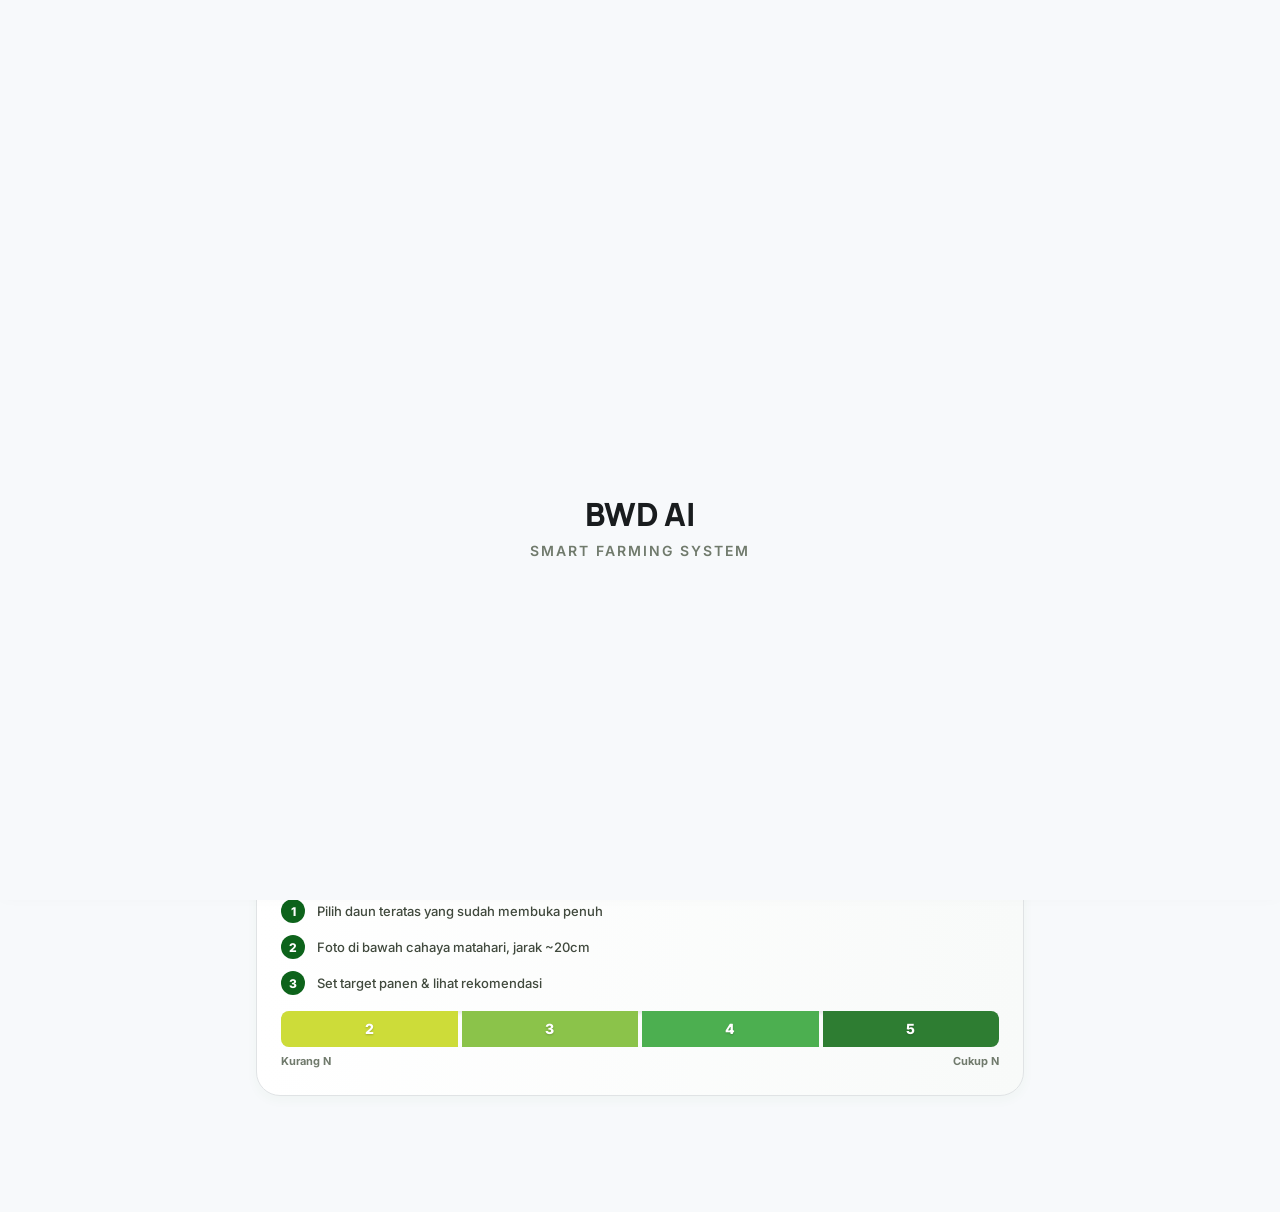
==== app/index.html @ 7a73162d "fix: resolve onboarding tour layout bugs and add close button" ====
<!DOCTYPE html>
<html lang="id">
<head>
    <meta charset="UTF-8">
    <meta name="viewport" content="width=device-width, initial-scale=1.0, maximum-scale=1.0, user-scalable=no">
    <meta name="description" content="BWD AI - Asisten pintar untuk cek kebutuhan pupuk padi kamu">
    <meta name="theme-color" content="#f8fafc">
    <title>BWD AI — Asisten Petani Pintar</title>
    <link rel="preconnect" href="https://fonts.googleapis.com">
    <link href="https://fonts.googleapis.com/css2?family=Inter:wght@400;500;600;700&family=Manrope:wght@600;700;800&display=swap" rel="stylesheet">
    <script src="https://unpkg.com/@phosphor-icons/web"></script>
    <link rel="stylesheet" href="css/style.css">
</head>
<body>
    <!-- ===== SPLASH SCREEN ===== -->
    <div id="splashScreen" class="splash-screen">
        <div class="splash-logo"><i class="ph-fill ph-plant"></i></div>
        <h1 class="splash-title">BWD AI</h1>
        <p class="splash-subtitle">Smart Farming System</p>
    </div>
    <!-- ===== TOP BAR ===== -->
    <header class="topbar" id="topbar">
        <div class="topbar-left">
            <div class="logo-mini"><i class="ph-fill ph-plant"></i></div>
            <span class="topbar-title" id="topbarTitle">BWD AI</span>
        </div>
        <div class="topbar-right">
            <div class="weather-chip" id="weatherChip" onclick="showPage('home')">
                <span><i class="ph-fill ph-cloud-sun"></i></span> <span id="weatherTemp">29°C</span>
            </div>
            <div class="notif-btn" onclick="toggleNotifPanel()">
                <i class="ph-fill ph-bell"></i> <span class="notif-dot" id="notifDot"></span>
            </div>
        </div>
    </header>

    <!-- ===== NOTIFICATION PANEL ===== -->
    <div class="notif-panel" id="notifPanel">
        <h4><i class="ph-fill ph-bell"></i> Notifikasi</h4>
        <div class="notif-list" id="notifList"></div>
    </div>

    <!-- ===== PAGE: HOME ===== -->
    <main class="page active" id="page-home">
        <div class="container">
            <section class="hero-home">
                <h2>Halo, <span class="gradient-text" id="userName">Petani</span>! <i class="ph-fill ph-hand-waving"></i></h2>
                <p class="hero-sub" id="heroSub">Waktu yang tepat buat cek kondisi padi kamu hari ini.</p>
            </section>

            <!-- Quick Stats -->
            <div class="quick-stats">
                <div class="stat-card">
                    <span class="stat-icon"><i class="ph-fill ph-camera"></i></span>
                    <span class="stat-value" id="totalScans">0</span>
                    <span class="stat-label">Total Scan</span>
                </div>
                <div class="stat-card">
                    <span class="stat-icon"><i class="ph-fill ph-plant"></i></span>
                    <span class="stat-value" id="avgBwd">-</span>
                    <span class="stat-label">Avg BWD</span>
                </div>
                <div class="stat-card">
                    <span class="stat-icon"><i class="ph-fill ph-coins"></i></span>
                    <span class="stat-value" id="ureaSaved">0</span>
                    <span class="stat-label">kg Hemat</span>
                </div>
            </div>

            <!-- Quick Actions -->
            <h3 class="section-label"><i class="ph-fill ph-lightning"></i> Menu Cepat</h3>
            <div class="quick-actions">
                <button class="action-card" onclick="showPage('scan')">
                    <span class="action-icon"><i class="ph-fill ph-camera"></i></span>
                    <span class="action-title">Scan Daun</span>
                    <span class="action-desc">Cek warna daun & pupuk sekarang</span>
                </button>
                <button class="action-card" onclick="showPage('calendar')">
                    <span class="action-icon"><i class="ph-fill ph-calendar"></i></span>
                    <span class="action-title">Lihat Jadwal</span>
                    <span class="action-desc">Cek jadwal scan & pemupukan</span>
                </button>
            </div>

            <!-- Upcoming Reminders -->
            <h3 class="section-label"><i class="ph-fill ph-bell"></i> Jadwal Mendatang</h3>
            <div class="reminder-list" id="upcomingReminders">
                <div class="reminder-empty">Belum ada jadwal. Mulai dengan menambah tanggal tanam di <i class="ph-fill ph-calendar"></i> Kalender.</div>
            </div>

            <!-- Recent Scans -->
            <h3 class="section-label"><i class="ph-fill ph-clipboard-text"></i> Scan Terakhir</h3>
            <div class="recent-scans" id="recentScans">
                <div class="reminder-empty">Belum ada riwayat scan. Tap <i class="ph-fill ph-camera"></i> untuk mulai scan pertama!</div>
            </div>

            <!-- BWD Guide Card -->
            <div class="card guide-card-home">
                <h3><i class="ph-fill ph-book-open"></i> Panduan Cepat</h3>
                <div class="guide-mini-grid">
                    <div class="guide-mini"><span>1</span> Pilih daun teratas yang sudah membuka penuh</div>
                    <div class="guide-mini"><span>2</span> Foto di bawah cahaya matahari, jarak ~20cm</div>
                    <div class="guide-mini"><span>3</span> Set target panen & lihat rekomendasi</div>
                </div>
                <div class="bwd-scale-mini">
                    <div class="scale-c" style="background:#CDDC39">2</div>
                    <div class="scale-c" style="background:#8BC34A">3</div>
                    <div class="scale-c" style="background:#4CAF50">4</div>
                    <div class="scale-c" style="background:#2E7D32">5</div>
                </div>
                <div class="scale-labels"><span>Kurang N</span><span>Cukup N</span></div>
            </div>
        </div>
    </main>

    <!-- ===== PAGE: SCAN ===== -->
    <main class="page" id="page-scan">
        <div class="container">
            <div class="scanner-grid">
                <div class="card capture-card">
                    <div class="card-header"><div class="step-badge">Langkah 1</div><h3><i class="ph-fill ph-camera"></i> Ambil Foto Daun</h3></div>
                    <div class="capture-area" id="captureArea" onclick="if(!capturedImage) triggerCapture()">
                        <input type="file" id="imageInput" accept="image/*" hidden onchange="handleImageInput(event)">
                        <div class="capture-placeholder" id="capturePlaceholder">
                            <div class="capture-icon"><i class="ph-fill ph-camera"></i></div>
                            <p>Tap untuk ambil / pilih foto daun padi</p>
                            <span class="capture-hint">Gunakan daun teratas yang sudah membuka sempurna</span>
                        </div>
                        <img id="previewImage" class="preview-image" style="display:none" alt="Preview">
                        <canvas id="analysisCanvas" style="display:none"></canvas>
                    </div>
                    <div class="capture-actions">
                        <button class="btn btn-primary" onclick="triggerCapture()" style="width:100%;"><span><i class="ph-fill ph-image"></i></span> Pilih / Ambil Foto</button>
                        <button class="btn btn-outline" id="btnReset" onclick="resetCapture()" style="display:none; width:100%; margin-top:8px;"><span><i class="ph-fill ph-arrows-clockwise"></i></span> Ulangi Foto</button>
                    </div>
                </div>
                <div class="card yield-card">
                    <div class="card-header"><div class="step-badge">Langkah 2</div><h3><i class="ph-fill ph-target"></i> Target Hasil Panen</h3></div>
                    <div class="yield-options">
                        <button class="yield-btn" data-yield="5" onclick="selectYield(5)"><span class="yield-value">5</span><span class="yield-unit">ton/ha</span></button>
                        <button class="yield-btn active" data-yield="6" onclick="selectYield(6)"><span class="yield-value">6</span><span class="yield-unit">ton/ha</span></button>
                        <button class="yield-btn" data-yield="7" onclick="selectYield(7)"><span class="yield-value">7</span><span class="yield-unit">ton/ha</span></button>
                        <button class="yield-btn" data-yield="8" onclick="selectYield(8)"><span class="yield-value">8</span><span class="yield-unit">ton/ha</span></button>
                    </div>
                    <div class="field-select">
                        <label><i class="ph-fill ph-map-pin"></i> Sawah</label>
                        <select id="scanFieldSelect" onchange="updateScanField()">
                            <option value="default">Sawah Utama</option>
                        </select>
                    </div>
                    <button class="btn btn-accent btn-analyze" id="btnAnalyze" onclick="analyzeLeaf()" disabled>
                        <span><i class="ph-fill ph-brain"></i></span> Analisis Sekarang
                    </button>
                </div>
            </div>

            <!-- Results -->
            <div id="results" style="display:none">
                <h2 class="section-title"><i class="ph-fill ph-chart-bar"></i> Hasil Analisis</h2>
                <div class="results-grid">
                    <div class="card result-card score-card">
                        <div class="score-circle"><svg viewBox="0 0 120 120"><circle class="score-bg" cx="60" cy="60" r="54"/><circle class="score-fill" cx="60" cy="60" r="54" id="scoreFill"/></svg><div class="score-value" id="scoreValue">-</div></div>
                        <h3>Skor BWD</h3><p class="score-label" id="scoreLabel">-</p>
                    </div>
                    <div class="card result-card status-card">
                        <div class="status-icon" id="statusIcon">🌿</div><h3>Status Nitrogen</h3>
                        <div class="status-badge" id="statusBadge">-</div><p class="status-desc" id="statusDesc">-</p>
                    </div>
                    <div class="card result-card fertilizer-card">
                        <div class="fertilizer-icon"><i class="ph-fill ph-pill"></i></div><h3>Rekomendasi Urea</h3>
                        <div class="dose-display"><span class="dose-value" id="doseValue">-</span><span class="dose-unit">kg/ha</span></div>
                        <p class="timing-desc" id="timingValue">-</p>
                        <button class="btn btn-primary" style="margin-top:12px; width:100%; border-radius:12px;" onclick="quickLogFertilizer()"><i class="ph-fill ph-calendar-plus"></i> Catat Pemupukan Hari Ini</button>
                    </div>
                </div>
                <div class="card color-analysis-card">
                    <h3>🎨 Detail Warna</h3>
                    <div class="color-bars">
                        <div class="color-bar-group"><label>R</label><div class="bar-track"><div class="bar-fill bar-r" id="barR"></div></div><span class="bar-value" id="valR">-</span></div>
                        <div class="color-bar-group"><label>G</label><div class="bar-track"><div class="bar-fill bar-g" id="barG"></div></div><span class="bar-value" id="valG">-</span></div>
                        <div class="color-bar-group"><label>B</label><div class="bar-track"><div class="bar-fill bar-b" id="barB"></div></div><span class="bar-value" id="valB">-</span></div>
                        <div class="color-bar-group"><label>Greenness</label><div class="bar-track"><div class="bar-fill bar-gi" id="barGI"></div></div><span class="bar-value" id="valGI">-</span></div>
                    </div>
                </div>
            </div>
        </div>
    </main>

    <!-- ===== PAGE: CALENDAR ===== -->
    <main class="page" id="page-calendar">
        <div class="container">
            <h2 class="page-title"><i class="ph-fill ph-calendar"></i> Kalender Tanaman</h2>

            <!-- Add Planting Date -->
            <div class="card">
                <h3><i class="ph-fill ph-seedling"></i> Tanggal Tanam</h3>
                <p class="card-desc">Masukkan tanggal tanam untuk generate jadwal otomatis</p>
                <div class="input-row">
                    <input type="date" id="plantingDate" class="input-field">
                    <select id="calFieldSelect" class="input-field" onchange="refreshCalendar()">
                        <option value="default">Sawah Utama</option>
                    </select>
                    <button class="btn btn-primary" onclick="setPlantingDate()">Set Jadwal</button>
                </div>
            </div>

            <!-- Growth Timeline -->
            <div class="card" id="timelineCard" style="display:none">
                <h3><i class="ph-fill ph-plant"></i> Timeline Pertumbuhan</h3>
                <div class="timeline" id="growthTimeline"></div>
            </div>

            <!-- Schedule List -->
            <div class="card" id="scheduleCard" style="display:none">
                <h3>🗓️ Jadwal Scan & Pemupukan</h3>
                <div class="schedule-list" id="scheduleList"></div>
            </div>

            <!-- Season Actions -->
            <div class="card" id="seasonActionCard" style="display:none">
                <h3><i class="ph-fill ph-archive"></i> Manajemen Musim</h3>
                <p class="card-desc">Setelah panen, arsipkan musim ini untuk memulai musim baru.</p>
                <button class="btn" onclick="archiveSeason()" style="width:100%; padding:14px; background: linear-gradient(135deg, #f59e0b, #d97706); color:white; border:none; border-radius:14px; font-weight:700; font-size:15px; cursor:pointer;">
                    <i class="ph-fill ph-archive"></i> Tutup Musim (Panen) & Arsipkan
                </button>
            </div>

            <!-- Season History -->
            <div class="card" id="seasonHistoryCard">
                <h3><i class="ph-fill ph-clock-counter-clockwise"></i> Riwayat Musim Tanam</h3>
                <div id="seasonHistoryList">
                    <div class="reminder-empty">Belum ada arsip musim tanam.</div>
                </div>
            </div>

            <!-- IRRI Reference -->
            <div class="card">
                <h3><i class="ph-fill ph-clipboard-text"></i> Referensi Dosis Urea IRRI</h3>
                <div class="table-wrapper">
                    <table class="dosage-table">
                        <thead><tr><th>BWD</th><th>5 t/ha</th><th>6 t/ha</th><th>7 t/ha</th><th>8 t/ha</th></tr></thead>
                        <tbody>
                            <tr class="row-deficient"><td><span class="bwd-chip chip-low">2—3</span></td><td>75</td><td>100</td><td>125</td><td>150</td></tr>
                            <tr class="row-adequate"><td><span class="bwd-chip chip-mid">3—4</span></td><td>50</td><td>75</td><td>100</td><td>125</td></tr>
                            <tr class="row-optimum"><td><span class="bwd-chip chip-high">4—5</span></td><td>0</td><td>0-50</td><td>50</td><td>50</td></tr>
                        </tbody>
                    </table>
                </div>
            </div>
        </div>
    </main>

    <!-- ===== PAGE: DASHBOARD ===== -->
    <main class="page" id="page-dashboard">
        <div class="container">
            <div class="dash-header" style="display:flex; justify-content:space-between; align-items:center; margin-bottom:24px;">
                <h2 class="page-title" style="margin-bottom:0;"><i class="ph-fill ph-chart-bar"></i> Dashboard</h2>
                <select id="dashFieldSelect" class="input-field input-sm" onchange="refreshDashboard()">
                    <option value="all">Semua Sawah</option>
                </select>
            </div>

            <!-- Summary Stats -->
            <div class="dash-stats">
                <div class="dash-stat">
                    <span class="dash-stat-val" id="dashTotalScans">0</span>
                    <span class="dash-stat-lbl">Total Scan</span>
                    <div class="trend-indicator" id="trendScans">-</div>
                </div>
                <div class="dash-stat">
                    <span class="dash-stat-val" id="dashAvgBwd">-</span>
                    <span class="dash-stat-lbl">Rata-rata BWD</span>
                    <div class="trend-indicator" id="trendBwd">-</div>
                </div>
                <div class="dash-stat">
                    <span class="dash-stat-val" id="dashTotalUrea">0</span>
                    <span class="dash-stat-lbl">Total Urea (kg)</span>
                    <div class="trend-indicator" id="trendUrea">-</div>
                </div>
                <div class="dash-stat">
                    <span class="dash-stat-val" id="dashSavings">Rp 0</span>
                    <span class="dash-stat-lbl">Estimasi Hemat</span>
                    <div class="trend-indicator" id="trendSavings">-</div>
                </div>
            </div>

            <!-- BWD Trend Chart -->
            <div class="card">
                <h3><i class="ph-fill ph-trend-up"></i> Trend Skor BWD</h3>
                <div class="chart-container">
                    <canvas id="bwdChart" height="200"></canvas>
                    <div class="chart-empty" id="chartEmpty">Belum ada data. Mulai scan untuk melihat tren!</div>
                </div>
            </div>

            <!-- Scan History -->
            <div class="card">
                <h3><i class="ph-fill ph-clipboard-text"></i> Riwayat Scan</h3>
                <div class="history-list" id="historyList">
                    <div class="history-empty">Belum ada riwayat scan.</div>
                </div>
            </div>

            <!-- Cost Breakdown -->
            <div class="card">
                <h3><i class="ph-fill ph-coins"></i> Kalkulasi Biaya Pupuk</h3>
                <div class="cost-calc">
                    <div class="input-row">
                        <label>Harga Urea (Rp/kg)</label>
                        <input type="number" id="ureaPrice" class="input-field" value="3500" onchange="recalcCost()">
                    </div>
                    <div class="input-row">
                        <label>Luas Sawah (ha)</label>
                        <input type="number" id="fieldArea" class="input-field" value="1" step="0.1" onchange="recalcCost()">
                    </div>
                    <div class="cost-result" id="costResult">
                        <div class="cost-row"><span>Total Urea Direkomendasikan</span><span id="costUrea">-</span></div>
                        <div class="cost-row"><span>Biaya dengan BWD AI</span><span id="costWithBwd" class="cost-green">-</span></div>
                        <div class="cost-row"><span>Biaya tanpa BWD (estimasi)</span><span id="costWithout">-</span></div>
                        <div class="cost-row cost-savings"><span><i class="ph-fill ph-coins"></i> Estimasi Penghematan</span><span id="costSaved" class="cost-green">-</span></div>
                    </div>
                </div>
            </div>
        </div>
    </main>

    <!-- ===== PAGE: PROFILE ===== -->
    <main class="page" id="page-profile">
        <div class="container">
            <h2 class="page-title"><i class="ph-fill ph-user"></i> Profil</h2>

            <!-- Profile Card -->
            <div class="card profile-header-card" style="text-align: center;">
                <input type="file" id="profileInputPhoto" accept="image/*" style="display:none" onchange="handleProfilePhotoUpload(event)">
                <div class="profile-avatar-container" onclick="document.getElementById('profileInputPhoto').click()" style="width: 100px; height: 100px; border-radius: 50%; background: #eceef0; margin: 0 auto 16px auto; display: flex; align-items: center; justify-content: center; cursor: pointer; border: 3px solid white; box-shadow: 0 8px 16px rgba(0,0,0,0.1); position: relative; overflow: hidden;">
                    <img id="profileAvatarImg" src="" style="width: 100%; height: 100%; object-fit: cover; display: none;">
                    <i id="profileAvatarIcon" class="ph-fill ph-user" style="font-size: 40px; color: #94a3b8;"></i>
                    <div style="position:absolute; bottom:0; width:100%; background:rgba(0,0,0,0.5); color:white; font-size:10px; padding:2px 0;">Ubah</div>
                </div>
                <input type="text" id="profileName" class="profile-name-input" placeholder="Nama Anda" onchange="saveProfile()" style="border: none; border-bottom: 2px solid transparent; text-align: center; font-size: 20px; font-weight: 800; padding: 4px; border-radius: 0; background: transparent; transition: border-bottom 0.3s; width: 80%; margin: 0 auto; display: block;">
                <p class="profile-joined">Bergabung April 2026</p>
                <!-- Achievements -->
                <div class="achievements">
                    <span class="badge-item" id="badge1" title="Scan Pertama"><i class="ph-fill ph-camera"></i></span>
                    <span class="badge-item locked" id="badge2" title="10 Scan">🔟</span>
                    <span class="badge-item locked" id="badge3" title="Streak 7 Hari">🔥</span>
                    <span class="badge-item locked" id="badge4" title="Hemat 100kg"><i class="ph-fill ph-coins"></i></span>
                    <span class="badge-item locked" id="badge5" title="Master Presisi">🏆</span>
                </div>
            </div>

            <!-- Farm Management -->
            <div class="card">
                <h3><i class="ph-fill ph-plant"></i> Sawah Saya</h3>
                <div class="farm-list" id="farmList"></div>
                <button class="btn btn-outline btn-add-farm" onclick="openFarmModal('new')"><span>+</span> Tambah Sawah</button>
            </div>

            <!-- Settings -->
            <div class="card">
                <h3><i class="ph-fill ph-gear"></i> Pengaturan</h3>
                <div class="setting-row">
                    <span>🌐 Bahasa</span>
                    <select class="input-field input-sm"><option>Bahasa Indonesia</option></select>
                </div>
                <div class="setting-row">
                    <span><i class="ph-fill ph-bell"></i> Notifikasi</span>
                    <label class="toggle"><input type="checkbox" id="notifToggle" checked onchange="saveProfile()"><span class="toggle-slider"></span></label>
                </div>
                <div class="setting-row">
                    <span>📏 Satuan Luas</span>
                    <select class="input-field input-sm"><option>Hektar (ha)</option><option>Are</option></select>
                </div>
            </div>

            <!-- Data Export -->
            <div class="card">
                <h3>📤 Export Data</h3>
                <p class="card-desc">Download riwayat scan dan rekomendasi</p>
                <button class="btn btn-outline" onclick="exportData()">📥 Download CSV</button>
            </div>

            <!-- About -->
            <div class="card about-mini" style="text-align: center;">
                <h3><i class="ph-fill ph-plant"></i> Tentang BWD AI</h3>
                <p>Asisten cerdas untuk bantu petani ukur kebutuhan pupuk urea dengan tepat.</p>
                <p class="version" style="margin-top: 12px;">v0.1.0 — April 2026</p>
                <button class="btn btn-outline" style="width:100%; margin-top:24px; color:#ef4444; border-color:#ef4444;" onclick="resetApp()"><i class="ph-fill ph-warning"></i> Hapus & Reset Aplikasi</button>
            </div>
        </div>
    </main>

    <!-- ===== HISTORY MODAL ===== -->
    <div id="historyModal" class="modal-overlay" style="display:none; position:fixed; top:0; left:0; width:100%; height:100%; background:rgba(0,0,0,0.5); z-index:100; align-items:center; justify-content:center; backdrop-filter:blur(4px);">
        <div class="modal-content" style="background:var(--bg); border-radius:24px; width:90%; max-width:400px; padding:24px; box-shadow:0 20px 40px rgba(0,0,0,0.1); position:relative; overflow:hidden;">
            <button onclick="document.getElementById('historyModal').style.display='none'" style="position:absolute; top:16px; right:16px; background:none; border:none; font-size:24px; color:var(--text-light); cursor:pointer;"><i class="ph-fill ph-x"></i></button>
            <h3 style="margin-top:0; margin-bottom:16px; font-size:18px; color:var(--text);"><i class="ph-fill ph-file-text" style="color:var(--primary); margin-right:8px;"></i> Laporan Pemupukan</h3>
            <div id="modalThumbContainer" style="width:100%; height:160px; border-radius:16px; background:#f1f5f9; margin-bottom:16px; display:flex; align-items:center; justify-content:center; overflow:hidden;">
                <img id="modalThumb" style="width:100%; height:100%; object-fit:cover; display:none;">
                <i id="modalThumbIcon" class="ph-fill ph-leaf" style="font-size:48px; color:#cbd5e1; display:none;"></i>
            </div>
            <div style="display:grid; grid-template-columns:1fr 1fr; gap:12px; margin-bottom:16px;">
                <div style="background:white; padding:12px; border-radius:16px; border:1px solid var(--border);">
                    <div style="font-size:11px; color:var(--text-light); margin-bottom:4px;">Skor BWD</div>
                    <div id="modalBwd" style="font-size:20px; font-weight:800; color:var(--primary);">3.5</div>
                </div>
                <div style="background:white; padding:12px; border-radius:16px; border:1px solid var(--border);">
                    <div style="font-size:11px; color:var(--text-light); margin-bottom:4px;">Dosis Aktual</div>
                    <div id="modalDose" style="font-size:20px; font-weight:800; color:var(--accent);">75 kg</div>
                </div>
            </div>
            <div style="font-size:13px; color:var(--text-light); line-height:1.5;">
                <div><i class="ph-fill ph-map-pin"></i> Lahan: <strong id="modalField" style="color:var(--text)">Sawah Utama</strong></div>
                <div style="margin-top:4px;"><i class="ph-fill ph-calendar"></i> Tanggal: <strong id="modalDate" style="color:var(--text)">10 Mei 2026</strong></div>
                <div style="margin-top:4px;"><i class="ph-fill ph-info"></i> Info: <span id="modalInfo">Disarankan 75 kg/ha.</span></div>
            </div>
            <button id="btnDeleteHistory" class="btn" style="width:100%; margin-top:20px; background:#fef2f2; color:#ef4444; border:1px solid #fecaca;" onclick="deleteHistoryData()"><i class="ph-fill ph-trash"></i> Hapus Data Ini</button>
        </div>
    </div>

    <!-- ===== TIMELINE NOTE MODAL ===== -->
    <div id="timelineNoteModal" style="display:none; position:fixed; top:0; left:0; width:100%; height:100%; background:rgba(0,0,0,0.6); z-index:9999; backdrop-filter:blur(6px);">
        <div style="position:absolute; top:50%; left:50%; transform:translate(-50%,-50%); background:white; border-radius:20px; width:92%; max-width:400px; padding:20px; box-shadow:0 24px 48px rgba(0,0,0,0.2); max-height:85vh; overflow-y:auto;">
            <div style="display:flex; justify-content:space-between; align-items:center; margin-bottom:16px;">
                <h3 id="tlNoteTitle" style="margin:0; font-size:16px; font-weight:800; color:#1e293b;"><i class="ph-fill ph-note-pencil" style="color:#22c55e; margin-right:6px;"></i> Catatan Fase</h3>
                <button onclick="document.getElementById('timelineNoteModal').style.display='none'" style="background:#f1f5f9; border:none; width:32px; height:32px; border-radius:50%; font-size:16px; color:#64748b; cursor:pointer; display:flex; align-items:center; justify-content:center;"><i class="ph-fill ph-x"></i></button>
            </div>
            <input type="hidden" id="tlNoteField" value="">
            <input type="hidden" id="tlNoteHst" value="">
            
            <div style="margin-bottom:14px;">
                <label style="font-size:11px; color:#64748b; font-weight:700; text-transform:uppercase; letter-spacing:0.5px; display:block; margin-bottom:4px;">📅 Ubah Tanggal Target</label>
                <input type="date" id="tlNoteDate" style="width:100%; padding:10px 12px; border:1.5px solid #e2e8f0; border-radius:10px; font-size:14px; color:#1e293b; background:white; box-sizing:border-box;">
            </div>
            
            <div style="margin-bottom:14px;">
                <label style="font-size:11px; color:#64748b; font-weight:700; text-transform:uppercase; letter-spacing:0.5px; display:block; margin-bottom:4px;">✏️ Catatan</label>
                <textarea id="tlNoteText" rows="2" placeholder="Contoh: Hujan deras, tunda pemupukan..." style="width:100%; padding:10px 12px; border:1.5px solid #e2e8f0; border-radius:10px; font-size:14px; color:#1e293b; resize:vertical; font-family:inherit; background:white; box-sizing:border-box;"></textarea>
            </div>
            
            <div style="margin-bottom:14px;">
                <label style="font-size:11px; color:#64748b; font-weight:700; text-transform:uppercase; letter-spacing:0.5px; display:block; margin-bottom:4px;">📷 Lampirkan Foto</label>
                <input type="file" id="tlNotePhoto" accept="image/*" style="display:none" onchange="handleTlNotePhoto(event)">
                <div id="tlNotePhotoPreview" onclick="document.getElementById('tlNotePhoto').click()" style="width:100%; height:80px; border-radius:10px; background:#f8fafc; border:2px dashed #cbd5e1; display:flex; align-items:center; justify-content:center; cursor:pointer; overflow:hidden; box-sizing:border-box;">
                    <span style="font-size:13px; color:#94a3b8;"><i class="ph-fill ph-image" style="margin-right:4px;"></i> Tap untuk upload</span>
                </div>
            </div>
            
            <div id="tlNoteExisting" style="display:none; margin-bottom:14px;">
                <label style="font-size:11px; color:#64748b; font-weight:700; text-transform:uppercase; letter-spacing:0.5px; display:block; margin-bottom:4px;">📋 Catatan Sebelumnya</label>
                <div id="tlNoteExistingList" style="max-height:120px; overflow-y:auto;"></div>
            </div>
            
            <button class="btn btn-primary" onclick="saveTimelineNote()" style="width:100%; padding:12px; border-radius:12px; font-size:14px; font-weight:700;">
                <i class="ph-fill ph-floppy-disk"></i> Simpan Catatan
            </button>
        </div>
    </div>

    <!-- ===== SEASON DETAIL MODAL ===== -->
    <div id="seasonDetailModal" style="display:none; position:fixed; top:0; left:0; width:100%; height:100%; background:rgba(0,0,0,0.6); z-index:9999; backdrop-filter:blur(6px);">
        <div style="position:absolute; top:50%; left:50%; transform:translate(-50%,-50%); background:white; border-radius:20px; width:92%; max-width:400px; padding:20px; box-shadow:0 24px 48px rgba(0,0,0,0.2); max-height:85vh; overflow-y:auto;">
            <div style="display:flex; justify-content:space-between; align-items:center; margin-bottom:16px;">
                <h3 style="margin:0; font-size:16px; font-weight:800; color:#1e293b;"><i class="ph-fill ph-archive" style="color:#f59e0b; margin-right:6px;"></i> Detail Musim</h3>
                <button onclick="document.getElementById('seasonDetailModal').style.display='none'" style="background:#f1f5f9; border:none; width:32px; height:32px; border-radius:50%; font-size:16px; color:#64748b; cursor:pointer; display:flex; align-items:center; justify-content:center;"><i class="ph-fill ph-x"></i></button>
            </div>
            <div id="seasonDetailContent"></div>
        </div>
    </div>
    <!-- ===== FARM MODAL (Edit/Tambah Sawah) ===== -->
    <div id="farmModal" class="modal-overlay" style="display:none; position:fixed; top:0; left:0; width:100%; height:100%; background:rgba(0,0,0,0.5); z-index:100; align-items:center; justify-content:center; backdrop-filter:blur(4px);">
        <div class="modal-content" style="background:var(--bg-primary); border-radius:24px; width:90%; max-width:400px; padding:24px; box-shadow:0 20px 40px rgba(0,0,0,0.1); position:relative; overflow-y:auto; max-height:90vh;">
            <button onclick="document.getElementById('farmModal').style.display='none'" style="position:absolute; top:16px; right:16px; background:none; border:none; font-size:24px; color:var(--text-muted); cursor:pointer;"><i class="ph-fill ph-x"></i></button>
            <h3 id="farmModalTitle" style="margin-top:0; margin-bottom:16px; font-size:18px; color:var(--text-primary);"><i class="ph-fill ph-plant" style="color:var(--accent); margin-right:8px;"></i> Sawah Baru</h3>
            
            <input type="hidden" id="farmInputId" value="">
            <input type="file" id="farmInputPhoto" accept="image/*" style="display:none" onchange="handleFarmPhotoUpload(event)">
            <canvas id="farmPhotoCanvas" style="display:none"></canvas>

            <div style="text-align:center; margin-bottom:20px;">
                <div id="farmPhotoPreviewBtn" onclick="document.getElementById('farmInputPhoto').click()" style="width:100px; height:100px; border-radius:50%; background:#eceef0; margin:0 auto; display:flex; align-items:center; justify-content:center; cursor:pointer; border:2px dashed #cbd5e1; overflow:hidden; position:relative;">
                    <i id="farmPhotoIcon" class="ph-fill ph-camera" style="font-size:32px; color:#94a3b8;"></i>
                    <img id="farmPhotoImg" style="width:100%; height:100%; object-fit:cover; display:none;">
                    <div style="position:absolute; bottom:0; width:100%; background:rgba(0,0,0,0.5); color:white; font-size:10px; padding:2px 0;">Pilih Foto</div>
                </div>
            </div>

            <div style="margin-bottom:12px;">
                <label style="font-size:12px; font-weight:600; color:var(--text-secondary); margin-bottom:4px; display:block;">Nama Sawah *</label>
                <input type="text" id="farmInputName" class="input-field" placeholder="Contoh: Sawah Pak Iman" required>
            </div>
            
            <div style="margin-bottom:12px;">
                <label style="font-size:12px; font-weight:600; color:var(--text-secondary); margin-bottom:4px; display:block;">Luas Lahan (hektar) *</label>
                <input type="number" id="farmInputArea" class="input-field" placeholder="Contoh: 0.5" step="0.1" required>
            </div>
            
            <div style="margin-bottom:12px;">
                <label style="font-size:12px; font-weight:600; color:var(--text-secondary); margin-bottom:4px; display:block;">Varietas Padi</label>
                <input type="text" id="farmInputVariety" class="input-field" placeholder="Contoh: IR64, Ciherang">
            </div>
            
            <div style="margin-bottom:24px;">
                <label style="font-size:12px; font-weight:600; color:var(--text-secondary); margin-bottom:4px; display:block;">Lokasi/Desa</label>
                <input type="text" id="farmInputLocation" class="input-field" placeholder="Contoh: Desa Karanganyar">
            </div>

            <button class="btn btn-primary" style="width:100%; margin-bottom:8px;" onclick="saveFarmData()"><i class="ph-fill ph-floppy-disk"></i> Simpan Sawah</button>
            <button id="btnDeleteFarm" class="btn btn-outline" style="width:100%; color:#ef4444; border-color:#ef4444; display:none;" onclick="deleteFarmData()"><i class="ph-fill ph-trash"></i> Hapus Sawah Ini</button>
        </div>
    </div>

    <!-- ===== TOUR START MODAL ===== -->
    <div id="tourStartModal" style="display:none; position:fixed; top:0; left:0; width:100%; height:100%; background:rgba(0,0,0,0.6); z-index:10000; backdrop-filter:blur(4px); align-items:center; justify-content:center;">
        <div style="background:white; border-radius:20px; width:90%; max-width:400px; overflow:hidden; box-shadow:0 24px 48px rgba(0,0,0,0.2);">
            <div style="background:#f0fdf4; padding:32px 24px; text-align:center;">
                <div style="font-size:48px; margin-bottom:12px;">🌾</div>
                <h2 style="font-size:20px; font-weight:800; color:var(--accent2); margin:0;">Tutorial BWD AI</h2>
            </div>
            <div style="padding:24px; text-align:center;">
                <p style="font-size:14px; color:var(--text-secondary); margin-bottom:24px;">Ikuti tur singkat ini untuk melihat cara kerja aplikasi dan pelajari cara menganalisis warna daun padi Anda.</p>
                <div style="font-size:12px; color:#64748b; margin-bottom:24px; background:#f8fafc; padding:12px; border-radius:12px;">
                    ⏱️ Tur ini memakan waktu sekitar 1 menit.
                </div>
                <div style="display:flex; gap:12px;">
                    <button class="btn" style="flex:1; background:#f1f5f9; color:#64748b; border-radius:12px;" onclick="skipTour()">Mungkin Nanti</button>
                    <button class="btn btn-primary" style="flex:1; border-radius:12px;" onclick="startTour()">Mulai Tutorial</button>
                </div>
            </div>
        </div>
    </div>

    <!-- ===== TOUR HIGHLIGHT & TOOLTIP ===== -->
    <!-- The hole overlay uses thick borders to create a transparent cutout over the target element -->
    <div id="tourHole" style="display:none; position:fixed; top:0; left:0; width:100%; height:100%; z-index:9998; border-style:solid; border-color:rgba(0,0,0,0.7); transition:all 0.3s cubic-bezier(0.4, 0, 0.2, 1); pointer-events:none; box-sizing:border-box;"></div>
    
    <div id="tourTooltip" style="display:none; position:fixed; z-index:10000; background:white; border-radius:16px; width:280px; padding:16px; box-shadow:0 12px 32px rgba(0,0,0,0.3); transition:all 0.3s cubic-bezier(0.4, 0, 0.2, 1);">
        <div id="tourArrow" style="position:absolute; width:16px; height:16px; background:white; transform:rotate(45deg);"></div>
        <button onclick="skipTour()" style="position:absolute; top:12px; right:12px; background:#f1f5f9; border:none; width:24px; height:24px; border-radius:50%; display:flex; align-items:center; justify-content:center; color:#64748b; cursor:pointer; z-index:3; font-size:14px;" title="Tutup Tutorial"><i class="ph-bold ph-x"></i></button>
        <div style="position:relative; z-index:2; padding-right:16px;">
            <h4 id="tourTitle" style="margin:0 0 8px 0; font-size:15px; font-weight:800; color:var(--text-primary);">Judul Tour</h4>
            <p id="tourText" style="margin:0 0 16px 0; font-size:13px; color:var(--text-secondary); line-height:1.5;">Penjelasan fitur ada di sini.</p>
            <div style="display:flex; justify-content:space-between; align-items:center;">
                <div id="tourProgress" style="font-size:11px; font-weight:700; color:#94a3b8;">1 dari 4</div>
                <div style="display:flex; gap:8px;">
                    <button onclick="skipTour()" style="background:none; border:none; color:#94a3b8; font-size:12px; font-weight:600; cursor:pointer;">Lewati</button>
                    <button id="tourNextBtn" onclick="nextTourStep()" class="btn btn-primary" style="padding:6px 16px; border-radius:8px; font-size:12px; min-height:auto;">Lanjut</button>
                </div>
            </div>
        </div>
    </div>

    <!-- ===== TOAST NOTIFICATION ===== -->
    <div id="toast" style="position:fixed; top:24px; left:50%; transform:translateX(-50%) translateY(-100px); background:white; padding:12px 20px; border-radius:100px; box-shadow:0 10px 25px rgba(0,0,0,0.1); display:flex; align-items:center; gap:12px; z-index:1000; transition:transform 0.4s cubic-bezier(0.175, 0.885, 0.32, 1.275); pointer-events:none;">
        <div style="background:var(--accent2); width:32px; height:32px; border-radius:50%; display:flex; align-items:center; justify-content:center; color:white; font-size:18px;"><i class="ph-fill ph-medal"></i></div>
        <div>
            <div style="font-size:11px; color:var(--text-light); font-weight:700; text-transform:uppercase; letter-spacing:0.5px;">Pencapaian Baru!</div>
            <div id="toastText" style="font-size:14px; font-weight:600; color:var(--text);">Petani Modern Terbuka</div>
        </div>
    </div>

    <!-- ===== BOTTOM NAVIGATION ===== -->
    <nav class="bottom-nav">
        <button class="nav-tab active" onclick="showPage('home')" data-page="home">
            <span class="nav-icon"><i class="ph-fill ph-house"></i></span><span class="nav-label">Home</span>
        </button>
        <button class="nav-tab" onclick="showPage('scan')" data-page="scan">
            <span class="nav-icon"><i class="ph-fill ph-camera"></i></span><span class="nav-label">Scan</span>
        </button>
        <button class="nav-tab" onclick="showPage('calendar')" data-page="calendar">
            <span class="nav-icon"><i class="ph-fill ph-calendar"></i></span><span class="nav-label">Kalender</span>
        </button>
        <button class="nav-tab" onclick="showPage('dashboard')" data-page="dashboard">
            <span class="nav-icon"><i class="ph-fill ph-chart-bar"></i></span><span class="nav-label">Dashboard</span>
        </button>
        <button class="nav-tab" onclick="showPage('profile')" data-page="profile">
            <span class="nav-icon"><i class="ph-fill ph-user"></i></span><span class="nav-label">Profil</span>
        </button>
    </nav>

    <script src="js/app.js"></script>
</body>
</html>
---- app/css/style.css ----
/* BWD AI — Design System v3 (Light & Natural Theme) */
:root {
    --bg-primary: #f7f9fb;
    --bg-secondary: #eceef0;
    --bg-card: #ffffff;
    --text-primary: #191c1e;
    --text-secondary: #40493d;
    --text-muted: #707a6c;
    --accent: #0d631b;
    --accent2: #2e7d32;
    --accent3: #fec330;
    --gradient: linear-gradient(135deg, #0d631b, #88d982);
    --gradient-leaf: linear-gradient(135deg, #88d982, #2e7d32, #0d631b);
    --border: #e0e3e5;
    --glow: rgba(46, 125, 50, 0.15);
    --radius: 24px;
    --transition: all 0.3s cubic-bezier(0.4, 0, 0.2, 1);
    --bwd-2: #fec330; --bwd-3: #88d982; --bwd-4: #2e7d32; --bwd-5: #0d631b;
    --shadow-sm: 0 4px 12px rgba(46, 125, 50, 0.04);
    --shadow-md: 0 8px 24px rgba(46, 125, 50, 0.08);
}
*,*::before,*::after{margin:0;padding:0;box-sizing:border-box}
html{scroll-behavior:smooth}
body{font-family:'Inter',sans-serif;background:var(--bg-primary);color:var(--text-primary);line-height:1.6;overflow-x:hidden;padding-top:60px;padding-bottom:76px}
h1,h2,h3,h4,h5,h6,.page-title,.section-title,.section-label,.topbar-title{font-family:'Manrope',sans-serif;letter-spacing:-0.01em}
.container{max-width:800px;margin:0 auto;padding:0 16px}

/* Topbar */
.topbar{position:fixed;top:0;left:0;right:0;z-index:100;background:rgba(255,255,255,0.95);backdrop-filter:blur(10px);-webkit-backdrop-filter:blur(10px);border-bottom:1px solid var(--border);height:60px;display:flex;align-items:center;justify-content:space-between;padding:0 16px;box-shadow:var(--shadow-sm)}
.topbar-left{display:flex;align-items:center;gap:10px}
.logo-mini{font-size:24px}
.topbar-title{font-size:18px;font-weight:800;color:var(--accent2)}
.topbar-right{display:flex;align-items:center;gap:12px}
.weather-chip{background:rgba(139,195,74,0.15);border:1px solid rgba(139,195,74,0.3);color:var(--accent2);border-radius:20px;padding:6px 12px;font-size:12px;font-weight:700;cursor:pointer;display:flex;align-items:center;gap:4px}
.notif-btn{position:relative;font-size:20px;cursor:pointer;padding:4px}
.notif-dot{position:absolute;top:2px;right:2px;width:8px;height:8px;background:#ef4444;border-radius:50%;display:none}
.notif-panel{position:fixed;top:60px;right:0;width:300px;max-height:400px;background:var(--bg-card);border:1px solid var(--border);border-radius:0 0 0 var(--radius);padding:16px;z-index:99;display:none;overflow-y:auto;box-shadow:var(--shadow-md)}
.notif-panel h4{margin-bottom:12px;font-size:14px;color:var(--text-primary)}
.notif-item{padding:12px 10px;border-bottom:1px solid var(--border);font-size:13px;color:var(--text-secondary)}
.notif-item:last-child{border:none}
.notif-item .notif-time{color:var(--text-muted);font-size:11px;margin-top:4px}

/* Bottom Nav */
.bottom-nav{position:fixed;bottom:0;left:0;right:0;z-index:100;background:rgba(255,255,255,0.98);backdrop-filter:blur(10px);-webkit-backdrop-filter:blur(10px);border-top:1px solid var(--border);display:flex;height:68px;padding-bottom:env(safe-area-inset-bottom);box-shadow:0 -4px 16px rgba(0,0,0,0.03)}
.nav-tab{flex:1;display:flex;flex-direction:column;align-items:center;justify-content:center;gap:4px;background:none;border:none;color:var(--text-muted);font-family:inherit;cursor:pointer;transition:var(--transition);padding:8px 0}
.nav-tab.active{color:var(--accent)}
.nav-tab.active .nav-icon{transform:scale(1.2);color:var(--accent)}
.nav-icon{font-size:22px;transition:var(--transition)}
/* Phosphor Icons Base */
i[class^="ph-"] { vertical-align: middle; line-height: 1; transition: var(--transition); display: inline-block; }
.nav-tab:hover .nav-icon i { transform: scale(1.15) translateY(-2px); color: var(--accent); }
.action-card:hover .action-icon i { transform: scale(1.15) rotate(-5deg); color: var(--accent2); }
.btn:hover i { transform: scale(1.1); }
.nav-label{font-size:11px;font-weight:600}
/* Pages */
.page{display:none;padding:20px 0 24px;min-height:calc(100vh - 128px)}
.page.active{display:block;animation:fadeIn 0.3s ease}
@keyframes fadeIn{from{opacity:0;transform:translateY(10px)}to{opacity:1;transform:translateY(0)}}
.page-title{font-size:24px;font-weight:800;margin-bottom:24px;color:var(--text-primary)}
.section-label{font-size:15px;font-weight:800;margin:24px 0 12px;color:var(--text-primary)}
.section-title{text-align:center;font-size:22px;font-weight:800;margin-bottom:24px;color:var(--text-primary)}

/* Cards */
.card{background:var(--bg-card);border:1px solid var(--border);border-radius:var(--radius);padding:24px;margin-bottom:16px;transition:var(--transition);box-shadow:var(--shadow-sm)}
.card:hover{border-color:var(--accent);box-shadow:var(--shadow-md);transform:translateY(-2px)}
.card h3{font-size:16px;font-weight:800;margin-bottom:8px;color:var(--text-primary)}
.card-desc{font-size:13px;color:var(--text-muted);margin-bottom:16px}
.card-header{margin-bottom:20px}
.step-badge{display:inline-block;font-size:11px;font-weight:700;color:var(--accent2);background:rgba(76,175,80,0.15);padding:4px 10px;border-radius:20px;text-transform:uppercase;letter-spacing:1px;margin-bottom:8px}

/* Hero Home */
.hero-home{padding:48px 16px 24px;margin:-20px -16px 20px;background:linear-gradient(to bottom,rgba(255,255,255,0.6),var(--bg-primary)),url('../img/paddy-bg.jpg') center/cover;border-radius:0 0 24px 24px;position:relative}
.hero-home h2{font-size:28px;font-weight:900;letter-spacing:-0.5px;color:var(--text-primary);position:relative;z-index:2}
.hero-sub{color:var(--text-secondary);font-size:15px;margin-top:6px;font-weight:500;position:relative;z-index:2}
.gradient-text{background:var(--gradient-leaf);-webkit-background-clip:text;-webkit-text-fill-color:transparent;background-clip:text}

/* Quick Stats */
.quick-stats{display:grid;grid-template-columns:repeat(3,1fr);gap:12px;margin:20px 0}
.stat-card{background:var(--bg-card);border:1px solid var(--border);border-radius:var(--radius);padding:16px 12px;text-align:center;box-shadow:var(--shadow-sm)}
.stat-icon{font-size:24px;display:block;margin-bottom:4px}
.stat-value{font-size:24px;font-weight:900;display:block;margin:4px 0;color:var(--accent2)}
.stat-label{font-size:11px;color:var(--text-muted);font-weight:700;text-transform:uppercase;letter-spacing:0.5px}

/* Quick Actions */
.quick-actions{display:grid;grid-template-columns:1fr 1fr;gap:12px}
.action-card{background:var(--bg-card);border:1px solid var(--border);border-radius:var(--radius);padding:20px;text-align:left;cursor:pointer;transition:var(--transition);font-family:inherit;color:var(--text-primary);width:100%;box-shadow:var(--shadow-sm)}
.action-card:hover{border-color:var(--accent);background:var(--bg-primary);transform:translateY(-2px);box-shadow:var(--shadow-md)}
.action-icon{font-size:32px;display:block;margin-bottom:12px}
.action-title{font-size:15px;font-weight:800;display:block;color:var(--accent2)}
.action-desc{font-size:12px;color:var(--text-secondary);display:block;margin-top:4px;line-height:1.4}

/* Reminders & Recent */
.reminder-list,.recent-scans{margin-bottom:12px}
.reminder-empty,.history-empty{padding:24px;text-align:center;color:var(--text-muted);font-size:14px;background:var(--bg-card);border:1px dashed var(--border);border-radius:var(--radius)}
.reminder-item,.scan-item{display:flex;align-items:center;gap:16px;padding:16px;background:var(--bg-card);border:1px solid var(--border);border-radius:var(--radius);margin-bottom:10px;box-shadow:var(--shadow-sm)}
.reminder-item .rem-icon{font-size:22px;width:44px;height:44px;display:flex;align-items:center;justify-content:center;border-radius:50%;background:rgba(251,192,45,0.15)}
.reminder-item .rem-body{flex:1}
.reminder-item .rem-title{font-size:14px;font-weight:700;color:var(--text-primary)}
.reminder-item .rem-date{font-size:12px;color:var(--accent);font-weight:600;margin-top:2px}
.scan-item .scan-bwd{width:48px;height:48px;border-radius:50%;display:flex;align-items:center;justify-content:center;font-weight:900;font-size:16px;color:#fff;box-shadow:var(--shadow-sm)}
.scan-item .scan-body{flex:1}
.scan-item .scan-field{font-size:14px;font-weight:700;color:var(--text-primary)}
.scan-item .scan-meta{font-size:12px;color:var(--text-muted);margin-top:2px}
.scan-item .scan-dose{text-align:right;font-size:15px;font-weight:800;color:var(--accent2)}

/* Guide Home */
.guide-card-home{margin-top:12px;background:linear-gradient(to right, #ffffff, #f8faf9)}
.guide-mini-grid{display:flex;flex-direction:column;gap:12px;margin-bottom:16px}
.guide-mini{font-size:13px;color:var(--text-secondary);display:flex;align-items:center;gap:12px;font-weight:500}
.guide-mini span{width:24px;height:24px;border-radius:50%;background:var(--accent);color:#fff;font-size:12px;font-weight:800;display:flex;align-items:center;justify-content:center;flex-shrink:0}
.bwd-scale-mini{display:flex;gap:4px;border-radius:8px;overflow:hidden;box-shadow:inset 0 2px 4px rgba(0,0,0,0.1)}
.scale-c{flex:1;height:36px;display:flex;align-items:center;justify-content:center;font-weight:800;font-size:14px;color:#fff;text-shadow:0 1px 2px rgba(0,0,0,0.2)}
.scale-labels{display:flex;justify-content:space-between;font-size:11px;font-weight:700;color:var(--text-muted);margin-top:6px}

/* Scanner */
.scanner-grid{display:grid;grid-template-columns:1.2fr 1fr;gap:20px;align-items:start}
.capture-area{background:var(--bg-secondary);border:2px dashed #CBD5E1;border-radius:var(--radius);min-height:260px;display:flex;align-items:center;justify-content:center;cursor:pointer;transition:var(--transition);overflow:hidden}
.capture-area:hover{border-color:var(--accent);background:rgba(76,175,80,0.05)}
.capture-placeholder{text-align:center;padding:40px}
.capture-icon{font-size:48px;margin-bottom:12px;animation:float 3s infinite ease-in-out}
@keyframes float{0%,100%{transform:translateY(0)}50%{transform:translateY(-8px)}}
.capture-placeholder p{font-size:15px;color:var(--text-primary);font-weight:700}
.capture-hint{font-size:12px;color:var(--text-muted);display:block;margin-top:6px}
.preview-image{width:100%;height:100%;object-fit:contain;max-height:300px;border-radius:8px}
.capture-actions{display:flex;gap:12px;margin-top:16px}

/* Buttons */
.btn{display:inline-flex;align-items:center;justify-content:center;gap:8px;padding:12px 20px;border-radius:16px;font-size:14px;font-weight:700;border:none;cursor:pointer;transition:var(--transition);font-family:inherit}
.btn-primary{background:var(--accent);color:#fff;flex:1;box-shadow:0 4px 12px rgba(13,99,27,0.2)}
.btn-primary:hover{background:var(--accent2);transform:translateY(-2px);box-shadow:0 6px 16px rgba(13,99,27,0.3)}
.btn-outline{background:transparent;color:var(--text-secondary);border:2px solid var(--border)}
.btn-outline:hover{border-color:var(--accent);color:var(--accent);background:var(--bg-primary)}
.btn-accent{background:var(--gradient-leaf);color:#fff;width:100%;padding:14px;font-size:15px;border-radius:16px;margin-top:16px;box-shadow:0 4px 12px rgba(13,99,27,0.2)}
.btn-accent:disabled{opacity:0.5;cursor:not-allowed;box-shadow:none;background:var(--border)}
.btn-accent:hover:not(:disabled){transform:translateY(-2px);box-shadow:0 6px 20px rgba(13,99,27,0.3)}

/* Yield */
.yield-options{display:grid;grid-template-columns:repeat(4,1fr);gap:10px}
.yield-btn{background:var(--bg-primary);border:2px solid var(--border);border-radius:12px;padding:14px 4px;text-align:center;cursor:pointer;transition:var(--transition);font-family:inherit;color:var(--text-secondary)}
.yield-btn:hover{border-color:var(--accent);color:var(--text-primary)}
.yield-btn.active{border-color:var(--accent);background:rgba(76,175,80,0.1);color:var(--accent2);box-shadow:0 2px 8px rgba(76,175,80,0.15)}
.yield-value{display:block;font-size:24px;font-weight:900}
.yield-unit{font-size:11px;font-weight:600}
.field-select{margin-top:16px;display:flex;align-items:center;gap:12px}
.field-select label{font-size:13px;color:var(--text-secondary);font-weight:700;white-space:nowrap}

/* Results */
.results-grid{display:grid;grid-template-columns:repeat(3,1fr);gap:16px;margin-bottom:20px}
.result-card{text-align:center}
.score-card{background:linear-gradient(145deg, #ffffff, #f0f4f2);border-color:rgba(76,175,80,0.2)}
.score-circle{position:relative;width:110px;height:110px;margin:0 auto 12px}
.score-circle svg{transform:rotate(-90deg);width:110px;height:110px}
.score-bg{fill:none;stroke:#E2E8F0;stroke-width:8}
.score-fill{fill:none;stroke:var(--accent);stroke-width:8;stroke-linecap:round;stroke-dasharray:339.292;stroke-dashoffset:339.292;transition:stroke-dashoffset 1.5s ease-in-out}
.score-value{position:absolute;top:50%;left:50%;transform:translate(-50%,-50%);font-size:32px;font-weight:900}
.score-label{color:var(--text-secondary);font-size:13px;font-weight:600}
.status-icon{font-size:36px;margin-bottom:8px}
.status-badge{display:inline-block;padding:6px 16px;border-radius:50px;font-size:13px;font-weight:800;margin:8px 0;background:rgba(76,175,80,0.15);color:var(--accent2)}
.status-desc{font-size:12px;color:var(--text-secondary);line-height:1.5;font-weight:500}
.fertilizer-icon{font-size:36px;margin-bottom:8px}
.dose-display{margin:12px 0}
.dose-value{font-size:44px;font-weight:900;color:var(--accent2)}
.dose-unit{font-size:15px;color:var(--text-muted);font-weight:700}
.dose-details{text-align:left;margin-top:16px;padding-top:16px;border-top:1px solid var(--border)}
.detail-row{margin-bottom:10px}
.detail-label{font-size:11px;color:var(--text-muted);font-weight:700;text-transform:uppercase;display:block;margin-bottom:2px}
.detail-value{font-size:13px;color:var(--text-primary);line-height:1.4;font-weight:500}
.color-bars{display:flex;flex-direction:column;gap:12px}
.color-bar-group{display:grid;grid-template-columns:90px 1fr 40px;align-items:center;gap:12px}
.color-bar-group label{font-size:13px;font-weight:700;color:var(--text-secondary)}
.bar-track{height:10px;background:#E2E8F0;border-radius:5px;overflow:hidden}
.bar-fill{height:100%;border-radius:5px;width:0;transition:width 1s ease-in-out}
.bar-r{background:linear-gradient(90deg,#f87171,#ef4444)}.bar-g{background:linear-gradient(90deg,#4ade80,#22c55e)}.bar-b{background:linear-gradient(90deg,#60a5fa,#3b82f6)}.bar-gi{background:var(--gradient-leaf)}
.bar-value{font-size:13px;font-weight:800;text-align:right;color:var(--text-primary)}

/* Calendar */
.input-row{display:flex;gap:12px;align-items:center;flex-wrap:wrap;margin-bottom:12px}
.input-field{background:#f2f4f6;border:2px solid transparent;border-radius:16px;padding:16px;color:var(--text-primary);font-family:inherit;font-size:15px;font-weight:600;flex:1;min-width:140px;height:56px;transition:var(--transition)}
.input-field:focus{outline:none;border-color:var(--accent);background:#ffffff;box-shadow:0 0 0 4px var(--glow)}
select.input-field{cursor:pointer;appearance:none;background-image:url("data:image/svg+xml;charset=UTF-8,%3csvg xmlns='http://www.w3.org/2000/svg' viewBox='0 0 24 24' fill='none' stroke='%234A5568' stroke-width='2' stroke-linecap='round' stroke-linejoin='round'%3e%3cpolyline points='6 9 12 15 18 9'%3e%3c/polyline%3e%3c/svg%3e");background-repeat:no-repeat;background-position:right 12px center;background-size:16px}
.input-sm{max-width:200px}

/* Timeline */
.timeline{position:relative;padding:12px 0 12px 32px}
.timeline::before{content:'';position:absolute;left:14px;top:0;bottom:0;width:3px;background:var(--border);border-radius:2px}
.timeline-item{position:relative;margin-bottom:24px}
.timeline-item::before{content:'';position:absolute;left:-26px;top:4px;width:16px;height:16px;border-radius:50%;background:var(--accent);border:3px solid var(--bg-card)}
.timeline-item.past::before{background:var(--text-muted);border-color:var(--bg-primary)}
.timeline-item.current::before{background:var(--accent2);box-shadow:0 0 0 4px rgba(76,175,80,0.2);animation:pulse2 2s infinite}
.timeline-item.future::before{background:#fff;border-color:#CBD5E1}
@keyframes pulse2{0%,100%{box-shadow:0 0 0 4px rgba(76,175,80,0.2)}50%{box-shadow:0 0 0 8px rgba(76,175,80,0.4)}}
.tl-title{font-size:15px;font-weight:800;color:var(--text-primary)}
.tl-date{font-size:12px;color:var(--accent);font-weight:600;margin-top:2px}
.tl-desc{font-size:13px;color:var(--text-secondary);margin-top:4px}
.tl-badge{display:inline-block;font-size:11px;padding:4px 10px;border-radius:12px;font-weight:700;margin-top:6px}
.tl-badge.done{background:rgba(148,163,184,0.15);color:var(--text-secondary)}
.tl-badge.active{background:rgba(251,192,45,0.2);color:#F57F17}
.tl-badge.upcoming{background:#F1F5F9;color:var(--text-muted)}

/* Schedule */
.schedule-list .sched-item{display:flex;align-items:center;gap:16px;padding:16px;border-bottom:1px solid var(--border)}
.sched-item:last-child{border:none}
.sched-icon{font-size:24px;width:44px;height:44px;display:flex;align-items:center;justify-content:center;border-radius:50%;background:rgba(76,175,80,0.1);flex-shrink:0}
.sched-body{flex:1}
.sched-title{font-size:14px;font-weight:700;color:var(--text-primary)}
.sched-date{font-size:12px;color:var(--text-muted);font-weight:500;margin-top:2px}
.sched-status{font-size:11px;font-weight:700;padding:4px 12px;border-radius:12px}
.sched-status.done{background:rgba(148,163,184,0.15);color:var(--text-secondary)}
.sched-status.pending{background:rgba(251,192,45,0.2);color:#F57F17}

/* Dosage Table */
.table-wrapper{overflow-x:auto;border-radius:10px;border:1px solid var(--border)}
.dosage-table{width:100%;border-collapse:collapse;font-size:14px;background:#fff}
.dosage-table th{background:var(--bg-primary);padding:12px;text-align:center;font-weight:800;font-size:13px;color:var(--text-primary);border-bottom:2px solid var(--border)}
.dosage-table td{padding:12px;text-align:center;border-bottom:1px solid var(--border);font-weight:600;color:var(--text-secondary)}
.bwd-chip{display:inline-block;padding:4px 12px;border-radius:16px;font-size:12px;font-weight:800;color:#fff}
.chip-low{background:var(--bwd-2);color:#4A4A4A}.chip-mid{background:var(--bwd-3)}.chip-high{background:var(--bwd-4)}
.row-deficient td{background:rgba(205,220,57,0.05)}.row-adequate td{background:rgba(139,195,74,0.05)}.row-optimum td{background:rgba(76,175,80,0.05)}

/* Dashboard */
.dash-stats{display:grid;grid-template-columns:repeat(4,1fr);gap:12px;margin-bottom:20px}
.dash-stat{background:var(--bg-card);border:1px solid var(--border);border-radius:var(--radius);padding:16px 10px;text-align:center;box-shadow:var(--shadow-sm)}
.dash-stat-val{display:block;font-size:20px;font-weight:900;color:var(--accent2)}
.dash-stat-lbl{font-size:11px;color:var(--text-muted);font-weight:700;text-transform:uppercase;margin-top:4px}
.trend-indicator{font-size:11px;font-weight:700;margin-top:8px;display:inline-flex;align-items:center;justify-content:center;gap:4px;padding:2px 8px;border-radius:6px;width:fit-content;margin-left:auto;margin-right:auto}
.trend-up{color:var(--accent2);background:rgba(76,175,80,0.15)}
.trend-down{color:#ef4444;background:rgba(239,68,68,0.15)}
.trend-neutral{color:var(--text-muted);background:var(--bg-secondary)}
.chart-container{position:relative;min-height:200px;padding:10px}
.chart-container canvas{width:100%!important}
.chart-empty{position:absolute;inset:0;display:flex;align-items:center;justify-content:center;color:var(--text-muted);font-size:14px;font-weight:500}
.history-list .hist-item{display:flex;align-items:center;gap:16px;padding:14px 0;border-bottom:1px solid var(--border)}
.hist-item:last-child{border:none}
.hist-bwd{width:44px;height:44px;border-radius:50%;display:flex;align-items:center;justify-content:center;font-weight:900;font-size:15px;color:#fff;flex-shrink:0;box-shadow:var(--shadow-sm)}
.scan-thumb{width:48px;height:48px;border-radius:50%;object-fit:cover;flex-shrink:0;box-shadow:var(--shadow-sm)}
.hist-body{flex:1}
.hist-field{font-size:14px;font-weight:800;color:var(--text-primary)}
.hist-date{font-size:12px;color:var(--text-muted);font-weight:500;margin-top:2px}
.hist-dose{text-align:right;font-size:14px;font-weight:800;color:var(--accent2)}
.cost-calc label{font-size:13px;color:var(--text-secondary);font-weight:700;display:block;margin-bottom:6px}
.cost-result{margin-top:20px;padding-top:16px;border-top:1px solid var(--border)}
.cost-row{display:flex;justify-content:space-between;padding:10px 0;font-size:14px;border-bottom:1px solid var(--border);color:var(--text-secondary)}
.cost-row:last-child{border:none}
.cost-savings{font-weight:800;font-size:15px;background:rgba(251,192,45,0.15);padding:14px;border-radius:10px;margin-top:8px;border:none;color:#F57F17}
.cost-green{color:var(--accent2);font-weight:700}

/* Profile */
.profile-header-card{text-align:center;padding:36px 20px;background:linear-gradient(to bottom,rgba(255,255,255,0.8),var(--bg-card)),url('../img/paddy-bg.jpg') center/cover;position:relative}
.profile-avatar{font-size:56px;margin-bottom:12px;display:inline-block;background:#f0f4f2;border-radius:50%;width:90px;height:90px;line-height:90px;box-shadow:var(--shadow-sm)}
.profile-name-input{background:transparent;border:none;border-bottom:2px dashed #CBD5E1;color:var(--text-primary);font-size:24px;font-weight:900;text-align:center;padding:6px 12px;width:100%;max-width:280px;font-family:inherit;transition:var(--transition)}
.profile-name-input:focus{outline:none;border-bottom-color:var(--accent);background:rgba(76,175,80,0.05);border-radius:8px 8px 0 0}
.profile-joined{font-size:13px;color:var(--text-muted);margin-top:8px;font-weight:500}
.achievements{display:flex;justify-content:center;gap:12px;margin-top:24px}
.badge-item{font-size:26px;width:52px;height:52px;display:flex;align-items:center;justify-content:center;border-radius:50%;background:rgba(251,192,45,0.15);border:2px solid #FBC02D;transition:var(--transition);box-shadow:var(--shadow-sm);cursor:help}
.badge-item.locked{opacity:0.4;border-color:#CBD5E1;background:#F1F5F9;filter:grayscale(1)}
.farm-list .farm-item{display:flex;align-items:center;gap:16px;padding:16px;border-bottom:1px solid var(--border)}
.farm-item:last-child{border:none}
.farm-icon{width:48px;height:48px;border-radius:12px;background:rgba(76,175,80,0.1);color:var(--accent);display:flex;align-items:center;justify-content:center;font-size:24px;overflow:hidden;flex-shrink:0}
.farm-icon img{width:100%;height:100%;object-fit:cover}
.farm-body{flex:1}
.farm-name{font-size:15px;font-weight:800;color:var(--text-primary)}
.farm-detail{font-size:13px;color:var(--text-muted);font-weight:500;margin-top:2px}
.btn-add-farm{width:100%;justify-content:center;margin-top:12px;padding:14px}
.setting-row{display:flex;justify-content:space-between;align-items:center;padding:16px 0;border-bottom:1px solid var(--border);font-size:14px;font-weight:600;color:var(--text-secondary)}
.setting-row:last-child{border:none}
.toggle{position:relative;width:48px;height:26px;cursor:pointer}
.toggle input{opacity:0;width:0;height:0}
.toggle-slider{position:absolute;inset:0;background:#CBD5E1;border-radius:26px;transition:var(--transition)}
.toggle-slider::before{content:'';position:absolute;left:3px;top:3px;width:20px;height:20px;border-radius:50%;background:#fff;transition:var(--transition);box-shadow:0 2px 4px rgba(0,0,0,0.1)}
.toggle input:checked+.toggle-slider{background:var(--accent)}
.toggle input:checked+.toggle-slider::before{transform:translateX(22px)}
.about-mini{text-align:center;background:var(--bg-primary)}
.about-mini p{font-size:13px;color:var(--text-secondary);margin-bottom:12px;font-weight:500}
.team-mini{font-size:12px;color:var(--text-muted);margin-bottom:12px;font-weight:600}
.version{font-size:11px;color:var(--text-muted);opacity:0.7}

/* Analyzing animation */
.analyzing{position:relative;overflow:hidden;background:#CBD5E1 !important;color:var(--text-secondary) !important}
.analyzing::after{content:'';position:absolute;top:0;left:-100%;width:100%;height:100%;background:linear-gradient(90deg,transparent,rgba(255,255,255,0.4),transparent);animation:shimmer 1.5s infinite}
@keyframes shimmer{100%{left:100%}}

/* Splash Screen */
.splash-screen {
    position: fixed; top: 0; left: 0; width: 100%; height: 100%;
    background: var(--bg-primary); z-index: 9999;
    display: flex; flex-direction: column; align-items: center; justify-content: center;
    transition: opacity 0.5s ease, visibility 0.5s ease;
}
.splash-screen.fade-out { opacity: 0; visibility: hidden; pointer-events: none; }
.splash-logo {
    font-size: 80px; color: var(--accent2);
    animation: pulseLogo 1.5s cubic-bezier(0.4, 0, 0.2, 1) infinite;
    filter: drop-shadow(0 10px 20px rgba(46, 125, 50, 0.2));
}
.splash-title {
    font-size: 32px; font-weight: 800; color: var(--text-primary); margin-top: 24px;
    opacity: 0; transform: translateY(20px);
    animation: fadeUpText 0.6s ease forwards 0.2s;
}
.splash-subtitle {
    font-size: 14px; color: var(--text-muted); font-weight: 600; letter-spacing: 2px; text-transform: uppercase;
    opacity: 0; transform: translateY(20px);
    animation: fadeUpText 0.6s ease forwards 0.4s;
}

@keyframes pulseLogo { 0%, 100% { transform: scale(1); } 50% { transform: scale(1.1) translateY(-10px); } }
@keyframes fadeUpText { to { opacity: 1; transform: translateY(0); } }

/* Responsive */
@media(max-width:768px){
    .scanner-grid{grid-template-columns:1fr;gap:16px}
    .results-grid{grid-template-columns:1fr;gap:16px}
    .dash-stats{grid-template-columns:repeat(2,1fr)}
    .color-bar-group{grid-template-columns:70px 1fr 40px}
    .card{padding:20px}
}
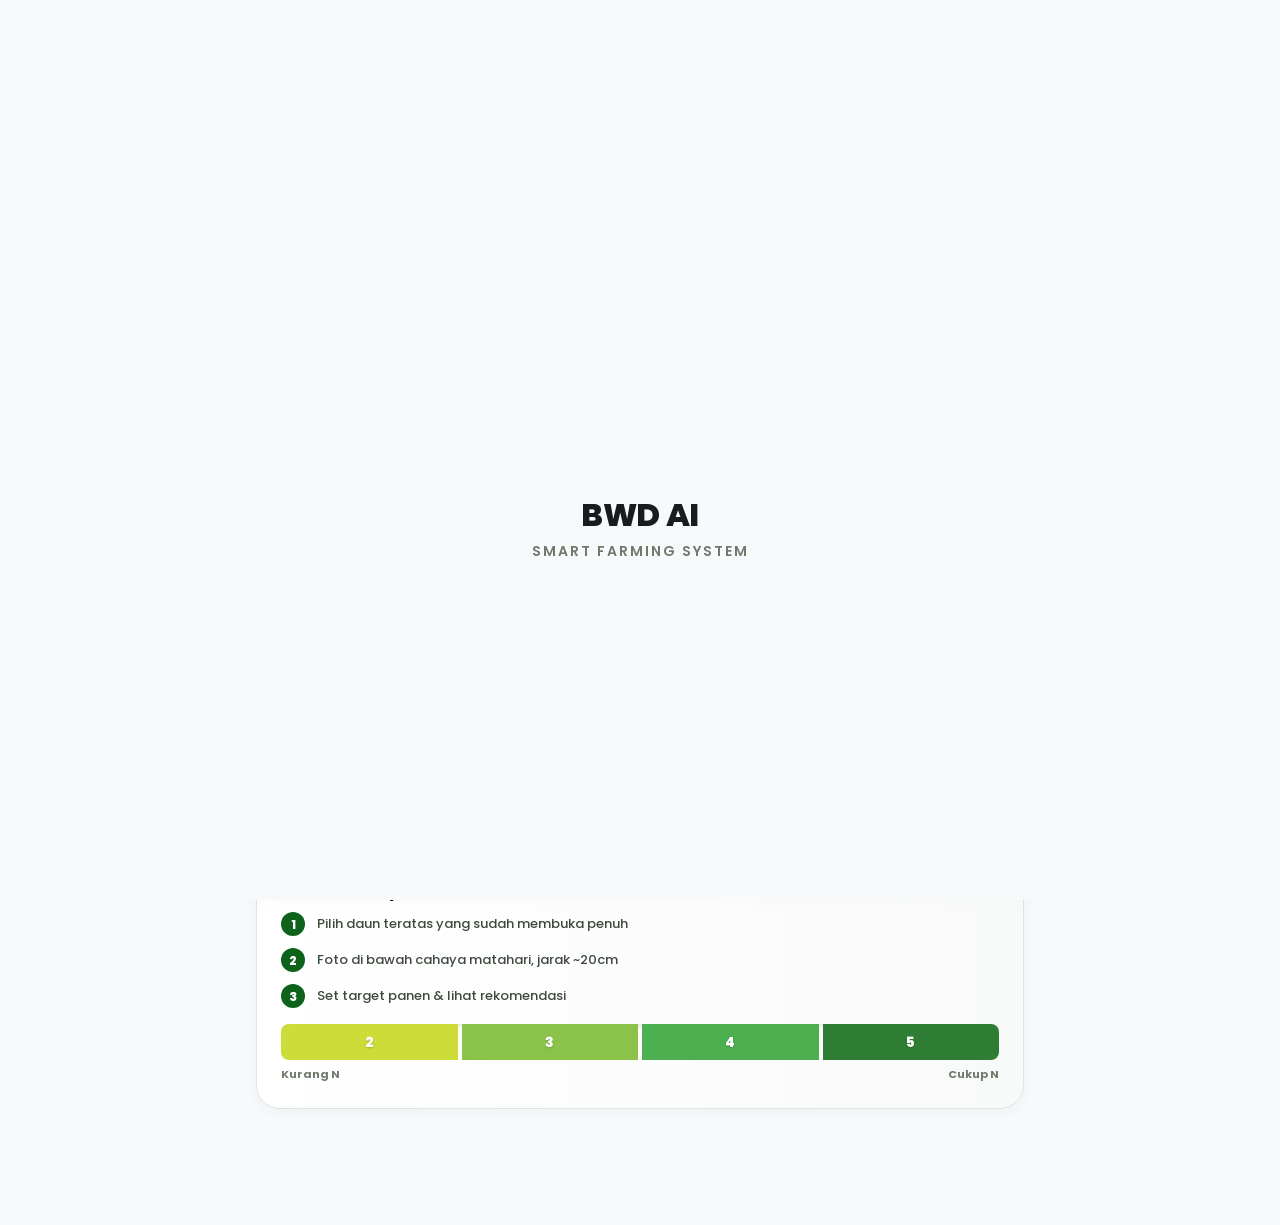
==== commit 5a147210: "style: change entire application font-family to Poppins" ====
--- a/app/index.html
+++ b/app/index.html
@@ -6,8 +6,8 @@
     <meta name="description" content="BWD AI - Asisten pintar untuk cek kebutuhan pupuk padi kamu">
     <meta name="theme-color" content="#f8fafc">
     <title>BWD AI — Asisten Petani Pintar</title>
-    <link rel="preconnect" href="https://fonts.googleapis.com">
-    <link href="https://fonts.googleapis.com/css2?family=Inter:wght@400;500;600;700&family=Manrope:wght@600;700;800&display=swap" rel="stylesheet">
+    <link rel="preconnect" href="https://fonts.gstatic.com" crossorigin>
+    <link href="https://fonts.googleapis.com/css2?family=Poppins:wght@300;400;500;600;700;800;900&display=swap" rel="stylesheet">
     <script src="https://unpkg.com/@phosphor-icons/web"></script>
     <link rel="stylesheet" href="css/style.css">
 </head>
@@ -470,7 +470,7 @@
     <!-- ===== FARM MODAL (Edit/Tambah Sawah) ===== -->
     <div id="farmModal" class="modal-overlay" style="display:none; position:fixed; top:0; left:0; width:100%; height:100%; background:rgba(0,0,0,0.5); z-index:100; align-items:center; justify-content:center; backdrop-filter:blur(4px);">
         <div class="modal-content" style="background:var(--bg-primary); border-radius:24px; width:90%; max-width:400px; padding:24px; box-shadow:0 20px 40px rgba(0,0,0,0.1); position:relative; overflow-y:auto; max-height:90vh;">
-            <button onclick="document.getElementById('farmModal').style.display='none'" style="position:absolute; top:16px; right:16px; background:none; border:none; font-size:24px; color:var(--text-muted); cursor:pointer;"><i class="ph-fill ph-x"></i></button>
+            <button onclick="closeFarmModal()" style="position:absolute; top:16px; right:16px; background:none; border:none; font-size:24px; color:var(--text-muted); cursor:pointer;"><i class="ph-fill ph-x"></i></button>
             <h3 id="farmModalTitle" style="margin-top:0; margin-bottom:16px; font-size:18px; color:var(--text-primary);"><i class="ph-fill ph-plant" style="color:var(--accent); margin-right:8px;"></i> Sawah Baru</h3>
             
             <input type="hidden" id="farmInputId" value="">
@@ -534,17 +534,17 @@
     <!-- The hole overlay uses thick borders to create a transparent cutout over the target element -->
     <div id="tourHole" style="display:none; position:fixed; top:0; left:0; width:100%; height:100%; z-index:9998; border-style:solid; border-color:rgba(0,0,0,0.7); transition:all 0.3s cubic-bezier(0.4, 0, 0.2, 1); pointer-events:none; box-sizing:border-box;"></div>
     
-    <div id="tourTooltip" style="display:none; position:fixed; z-index:10000; background:white; border-radius:16px; width:280px; padding:16px; box-shadow:0 12px 32px rgba(0,0,0,0.3); transition:all 0.3s cubic-bezier(0.4, 0, 0.2, 1);">
-        <div id="tourArrow" style="position:absolute; width:16px; height:16px; background:white; transform:rotate(45deg);"></div>
-        <button onclick="skipTour()" style="position:absolute; top:12px; right:12px; background:#f1f5f9; border:none; width:24px; height:24px; border-radius:50%; display:flex; align-items:center; justify-content:center; color:#64748b; cursor:pointer; z-index:3; font-size:14px;" title="Tutup Tutorial"><i class="ph-bold ph-x"></i></button>
-        <div style="position:relative; z-index:2; padding-right:16px;">
-            <h4 id="tourTitle" style="margin:0 0 8px 0; font-size:15px; font-weight:800; color:var(--text-primary);">Judul Tour</h4>
-            <p id="tourText" style="margin:0 0 16px 0; font-size:13px; color:var(--text-secondary); line-height:1.5;">Penjelasan fitur ada di sini.</p>
-            <div style="display:flex; justify-content:space-between; align-items:center;">
-                <div id="tourProgress" style="font-size:11px; font-weight:700; color:#94a3b8;">1 dari 4</div>
-                <div style="display:flex; gap:8px;">
-                    <button onclick="skipTour()" style="background:none; border:none; color:#94a3b8; font-size:12px; font-weight:600; cursor:pointer;">Lewati</button>
-                    <button id="tourNextBtn" onclick="nextTourStep()" class="btn btn-primary" style="padding:6px 16px; border-radius:8px; font-size:12px; min-height:auto;">Lanjut</button>
+    <div id="tourTooltip" style="display:none; position:fixed; z-index:10000; background:white; border-radius:20px; width:290px; padding:20px; box-shadow:0 16px 48px rgba(46, 125, 50, 0.15); transition:all 0.3s cubic-bezier(0.4, 0, 0.2, 1); border:1px solid rgba(46, 125, 50, 0.12); box-sizing:border-box;">
+        <div id="tourArrow" style="position:absolute; width:16px; height:16px; background:white; transform:rotate(45deg); border-left:1px solid rgba(46, 125, 50, 0.08); border-top:1px solid rgba(46, 125, 50, 0.08);"></div>
+        <button onclick="skipTour()" style="position:absolute; top:16px; right:16px; background:#f0fdf4; border:none; width:26px; height:26px; border-radius:50%; display:flex; align-items:center; justify-content:center; color:#166534; cursor:pointer; z-index:3; font-size:12px; transition:all 0.2s;" onmouseover="this.style.background='#dcfce7'" onmouseout="this.style.background='#f0fdf4'" title="Tutup Tutorial"><i class="ph-bold ph-x"></i></button>
+        <div style="position:relative; z-index:2; padding-right:12px;">
+            <h4 id="tourTitle" style="margin:0 0 8px 0; font-family:'Poppins',sans-serif; font-size:16px; font-weight:800; color:#1e293b;">Judul Tour</h4>
+            <p id="tourText" style="margin:0 0 20px 0; font-family:'Poppins',sans-serif; font-size:13.5px; color:#475569; line-height:1.6; text-align:left;">Penjelasan fitur ada di sini.</p>
+            <div style="display:flex; justify-content:space-between; align-items:center; border-top:1px solid #f1f5f9; padding-top:12px; margin-top:12px;">
+                <div id="tourProgress" style="font-family:'Poppins',sans-serif; font-size:12px; font-weight:700; color:#94a3b8;">1 dari 7</div>
+                <div style="display:flex; align-items:center; gap:12px;">
+                    <button onclick="skipTour()" style="background:none; border:none; color:#64748b; font-family:'Poppins',sans-serif; font-size:12.5px; font-weight:600; cursor:pointer; padding:4px 8px;">Lewati</button>
+                    <button id="tourNextBtn" onclick="nextTourStep()" class="btn btn-primary" style="padding:8px 18px; border-radius:10px; font-family:'Poppins',sans-serif; font-size:12.5px; min-height:auto; font-weight:600;">Lanjut</button>
                 </div>
             </div>
         </div>
--- a/app/css/style.css
+++ b/app/css/style.css
@@ -21,8 +21,8 @@
 }
 *,*::before,*::after{margin:0;padding:0;box-sizing:border-box}
 html{scroll-behavior:smooth}
-body{font-family:'Inter',sans-serif;background:var(--bg-primary);color:var(--text-primary);line-height:1.6;overflow-x:hidden;padding-top:60px;padding-bottom:76px}
-h1,h2,h3,h4,h5,h6,.page-title,.section-title,.section-label,.topbar-title{font-family:'Manrope',sans-serif;letter-spacing:-0.01em}
+body{font-family:'Poppins',sans-serif;background:var(--bg-primary);color:var(--text-primary);line-height:1.6;overflow-x:hidden;padding-top:60px;padding-bottom:76px}
+h1,h2,h3,h4,h5,h6,.page-title,.section-title,.section-label,.topbar-title{font-family:'Poppins',sans-serif;letter-spacing:-0.01em}
 .container{max-width:800px;margin:0 auto;padding:0 16px}
 
 /* Topbar */
